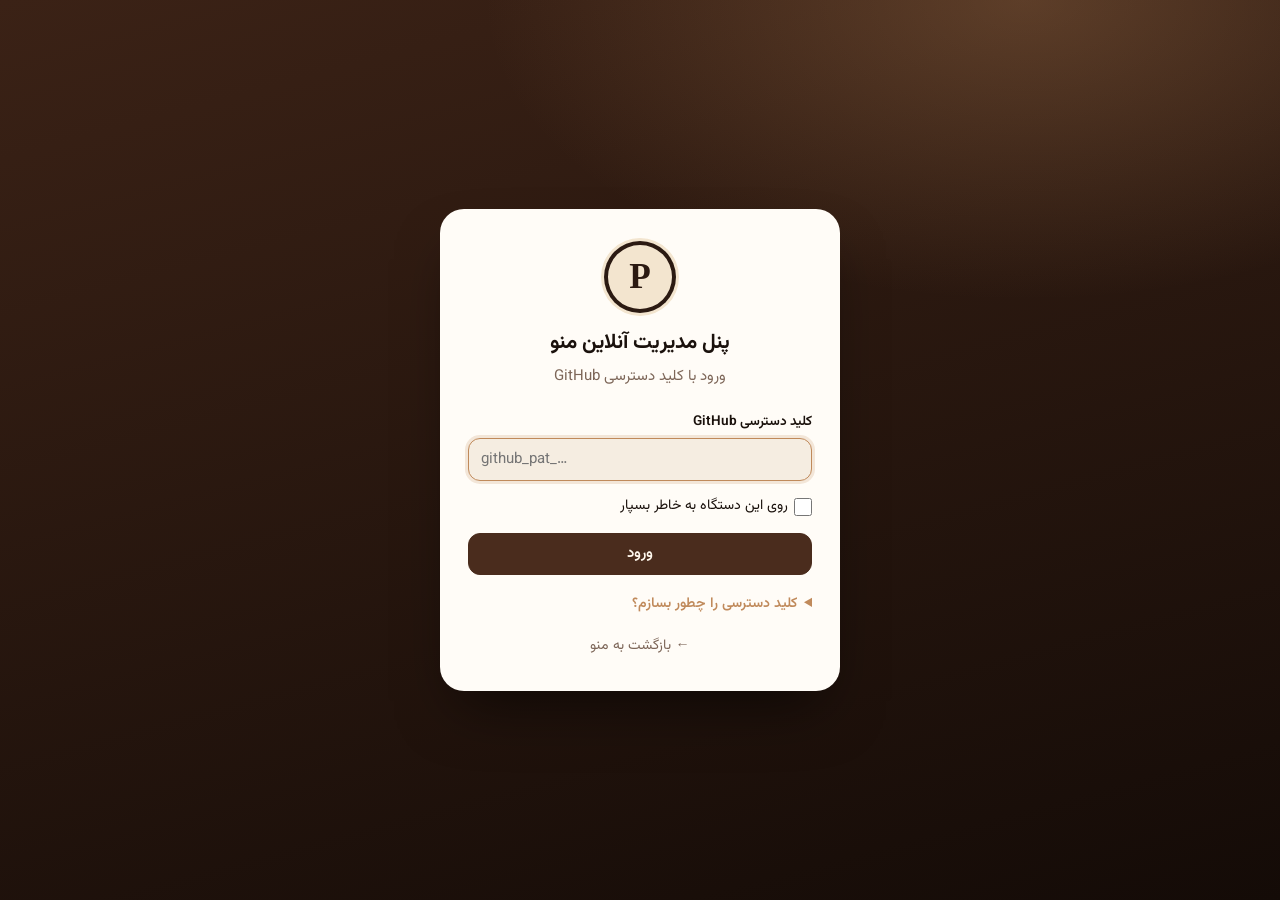
==== admin/index.html @ bbd13b7b "Online menu reads data/*.json; add online admin (/admin/) Co-Authored-By: Claude Opus 5.5 <noreply@a" ====
<!DOCTYPE html>
<html lang="fa" dir="rtl">
<head>
    <meta charset="UTF-8">
    <meta name="viewport" content="width=device-width, initial-scale=1">
    <meta name="robots" content="noindex, nofollow">
    <meta name="referrer" content="no-referrer">
    <title>پنل مدیریت آنلاین — کافه پاراف</title>
    <link rel="icon" href="../assets/img/favicon.svg" type="image/svg+xml">
    <link rel="preconnect" href="https://fonts.googleapis.com">
    <link rel="preconnect" href="https://fonts.gstatic.com" crossorigin>
    <link href="https://fonts.googleapis.com/css2?family=Vazirmatn:wght@400;500;600;700;800&display=swap" rel="stylesheet">
    <link rel="stylesheet" href="../assets/css/admin.css?v=5">
    <script>
        try { var th = localStorage.getItem('theme'); if (th) document.documentElement.setAttribute('data-theme', th); } catch (e) {}
    </script>
    <style>
        .gh-top { position: sticky; top: 0; z-index: 30; background: var(--choco-deep); color: var(--cream); box-shadow: 0 8px 24px -16px rgba(0, 0, 0, .6); }
        .gh-top__in { max-width: 1150px; margin: 0 auto; padding: 10px 16px; display: flex; align-items: center; gap: 14px; flex-wrap: wrap; }
        .gh-top__in + .gh-top__in { padding-top: 0; }
        .gh-brand { display: flex; align-items: center; gap: 10px; }
        .gh-brand strong { display: block; font-size: .95rem; }
        .gh-brand small { color: var(--caramel); font-size: .75rem; }
        .tabs { display: flex; gap: 4px; padding: 4px; border-radius: 999px; background: rgba(243, 229, 207, .1); margin-inline-start: auto; }
        .tab { border: 0; background: none; color: rgba(243, 229, 207, .75); font: inherit; font-weight: 600; padding: 6px 16px; border-radius: 999px; cursor: pointer; }
        .tab.is-active { background: var(--cream); color: var(--choco-deep); }
        .gh-actions { display: flex; gap: 8px; align-items: center; }
        .gh-actions .btn:not(.btn--primary) { background: transparent; color: var(--cream); border-color: rgba(243, 229, 207, .3); }
        .gh-actions .btn--primary { background: var(--caramel); border-color: var(--caramel); color: #1a0f0a; }
        .gh-actions .btn--primary:disabled { opacity: .55; cursor: default; filter: none; }
        .status { font-size: .88rem; min-height: 0; }
        .status:empty { display: none; }
        .status--ok { color: #9fe0af; font-weight: 700; }
        .status--err { color: #ffb4ab; font-weight: 700; }
        .gh-wrap { max-width: 1150px; margin: 0 auto; padding: 20px 16px 80px; }
        .add-item { margin-top: 10px; }
        .is-invalid, .is-invalid input { border-color: var(--err) !important; background: rgba(190, 50, 40, .08); }
        .loading { text-align: center; padding: 80px 16px; color: var(--muted); }
        .help { margin-top: 18px; text-align: start; font-size: .88rem; }
        .help summary { cursor: pointer; color: var(--caramel); font-weight: 600; }
        .help ol { padding-inline-start: 20px; line-height: 1.9; }
        .help a { color: var(--caramel); word-break: break-all; }
        @media (max-width: 760px) { .tabs { margin-inline-start: 0; order: 3; width: 100%; justify-content: center; } }
    </style>
</head>
<body>
    <div id="app"><p class="loading">در حال بارگذاری…</p></div>
    <noscript><p style="padding:40px 16px;text-align:center">برای استفاده از پنل مدیریت، جاوااسکریپت را فعال کنید.</p></noscript>
    <script src="../assets/js/admin.js?v=5" defer></script>
</body>
</html>
---- assets/css/admin.css ----
/* ==========================================================
   Paraph Café — Admin panel (chocolate · cream · white · black)
   ========================================================== */

:root {
    --bg: #f5ede1;
    --surface: #fffcf7;
    --surface-2: #f8f1e6;
    --text: #1a110c;
    --muted: #7d6658;
    --line: rgba(74, 44, 29, .15);
    --choco: #4a2c1d;
    --choco-deep: #2b1a12;
    --cream: #f3e5cf;
    --caramel: #c08a5b;
    --ok: #2f7a43;
    --err: #b3392f;
    --shadow: 0 1px 2px rgba(43, 26, 18, .05), 0 10px 28px -14px rgba(43, 26, 18, .2);
    color-scheme: light;
}
:root[data-theme="dark"] {
    --bg: #0f0a07;
    --surface: #1c130e;
    --surface-2: #241811;
    --text: #f5ead8;
    --muted: #b09a88;
    --line: rgba(243, 229, 207, .12);
    --choco: #6b4430;
    --caramel: #d9a877;
    --ok: #7fd093;
    --err: #f08a80;
    --shadow: 0 1px 2px rgba(0, 0, 0, .4), 0 14px 32px -16px rgba(0, 0, 0, .7);
    color-scheme: dark;
}

*, *::before, *::after { box-sizing: border-box; }
body {
    margin: 0; font-family: "Vazirmatn", Tahoma, sans-serif; font-size: 15px; line-height: 1.7;
    background: var(--bg); color: var(--text);
}
a { color: inherit; text-decoration: none; }
h1, h2, h3 { margin: 0; line-height: 1.4; }
h2 { font-size: 1.1rem; }
h3 { font-size: 1rem; margin: 18px 0 10px; }
code { background: var(--surface-2); padding: 1px 6px; border-radius: 6px; font-size: .88em; }
.muted { color: var(--muted); }
.small { font-size: .78rem; }
.nowrap { white-space: nowrap; }
.ta-end { text-align: end; }
.link { color: var(--caramel); font-weight: 600; }
.link:hover { text-decoration: underline; }
.icon { width: 20px; height: 20px; flex: none; }
.pos { color: var(--ok); font-weight: 700; }
.neg { color: var(--err); font-weight: 700; }

.mark {
    width: 40px; height: 40px; border-radius: 50%; flex: none;
    display: grid; place-items: center;
    background: var(--cream); color: var(--choco-deep);
    font-family: Georgia, serif; font-weight: 700; font-size: 1.2rem;
    box-shadow: inset 0 0 0 3px var(--choco-deep), 0 0 0 2px var(--cream);
}
.mark--lg { width: 72px; height: 72px; font-size: 2.2rem; margin: 0 auto 16px; box-shadow: inset 0 0 0 4px var(--choco-deep), 0 0 0 3px var(--cream); }

/* ---------- Layout ---------- */
.sidebar {
    position: fixed; inset-block: 0; inset-inline-start: 0; z-index: 50;
    width: 250px; display: flex; flex-direction: column;
    background: var(--choco-deep); color: var(--cream);
    padding: 20px 14px;
    transition: transform .25s ease;
}
:root[data-theme="dark"] .sidebar { background: #080504; border-inline-end: 1px solid var(--line); }
.sidebar__brand { display: flex; align-items: center; gap: 12px; padding: 0 8px 20px; border-bottom: 1px solid rgba(243, 229, 207, .1); }
.sidebar__brand strong { display: block; font-size: 1rem; }
.sidebar__brand small { color: var(--caramel); font-size: .78rem; }
.sidebar__nav { display: grid; gap: 4px; padding: 16px 0; flex: 1; align-content: start; overflow-y: auto; }
.sidebar a, .sidebar button {
    display: flex; align-items: center; gap: 12px; width: 100%;
    padding: 10px 14px; border-radius: 12px; border: 0; background: none;
    color: rgba(243, 229, 207, .75); font: inherit; cursor: pointer; text-align: start;
    transition: background .15s, color .15s;
}
.sidebar a:hover, .sidebar button:hover { background: rgba(243, 229, 207, .08); color: var(--cream); }
.sidebar a.is-active { background: var(--cream); color: var(--choco-deep); font-weight: 700; }
.sidebar__foot { border-top: 1px solid rgba(243, 229, 207, .1); padding-top: 12px; display: grid; gap: 4px; }
.sidebar__foot form { margin: 0; }

.main { margin-inline-start: 250px; min-height: 100vh; }
.main__top {
    position: sticky; top: 0; z-index: 30;
    display: flex; align-items: center; gap: 12px;
    height: 64px; padding: 0 28px;
    background: color-mix(in srgb, var(--bg) 85%, transparent);
    backdrop-filter: blur(12px); -webkit-backdrop-filter: blur(12px);
    border-bottom: 1px solid var(--line);
}
.main__top h1 { font-size: 1.25rem; }
.main__body { padding: 24px 28px 60px; max-width: 1200px; }
.menu-toggle { display: none; width: 40px; height: 40px; border-radius: 12px; border: 1px solid var(--line); background: var(--surface); color: var(--text); cursor: pointer; place-items: center; }
.backdrop { display: none; }

@media (max-width: 900px) {
    .sidebar { transform: translateX(100%); }
    .nav-open .sidebar { transform: none; }
    .nav-open .backdrop { display: block; position: fixed; inset: 0; z-index: 45; background: rgba(0, 0, 0, .45); }
    .main { margin: 0; }
    .menu-toggle { display: grid; }
    .main__top { padding: 0 16px; }
    .main__body { padding: 16px 16px 60px; }
}

/* ---------- Cards / grids ---------- */
.card {
    background: var(--surface); border: 1px solid var(--line); border-radius: 18px;
    box-shadow: var(--shadow); padding: 20px; margin-bottom: 20px;
    scroll-margin-top: 80px;
}
.card > h2 { margin-bottom: 12px; }
.card__head { display: flex; align-items: center; justify-content: space-between; gap: 12px; flex-wrap: wrap; margin-bottom: 12px; }
.card__head form { margin: 0; }
.grid-2 { display: grid; grid-template-columns: 1fr; gap: 0 20px; }
@media (min-width: 1000px) { .grid-2 { grid-template-columns: 1fr 1fr; } }

.stats { display: grid; grid-template-columns: repeat(auto-fit, minmax(180px, 1fr)); gap: 14px; margin-bottom: 20px; }
.stat {
    display: flex; flex-direction: column; gap: 4px; padding: 18px 20px; border-radius: 18px;
    background: var(--surface); border: 1px solid var(--line); box-shadow: var(--shadow);
    transition: transform .15s, border-color .15s;
}
.stat:hover { transform: translateY(-2px); border-color: var(--caramel); }
.stat:first-child { background: linear-gradient(135deg, #5a3624, #2b1a12); color: #fff8ee; border-color: transparent; }
.stat:first-child .stat__label { color: rgba(243, 229, 207, .75); }
.stat__value { font-size: 1.9rem; font-weight: 800; line-height: 1.1; }
.stat__label { color: var(--muted); font-size: .88rem; }

/* ---------- Alerts / badges ---------- */
.alert { padding: 12px 16px; border-radius: 14px; margin-bottom: 16px; font-size: .92rem; border: 1px solid transparent; }
.alert a { text-decoration: underline; font-weight: 700; }
.alert--success { background: rgba(60, 140, 80, .12); color: var(--ok); border-color: rgba(60, 140, 80, .25); }
.alert--error { background: rgba(190, 50, 40, .1); color: var(--err); border-color: rgba(190, 50, 40, .25); word-break: break-word; }
.alert--info { background: var(--surface-2); border: 1px dashed var(--caramel); }
.alert--warn { background: rgba(192, 138, 91, .14); border-color: rgba(192, 138, 91, .4); }

.badge { display: inline-block; padding: 2px 10px; border-radius: 999px; font-size: .75rem; font-weight: 700; white-space: nowrap; }
.badge--ok { background: rgba(60, 140, 80, .14); color: var(--ok); }
.badge--err { background: rgba(190, 50, 40, .12); color: var(--err); }
.badge--muted { background: var(--surface-2); color: var(--muted); font-weight: 500; }
.badge--bronze { background: rgba(160, 95, 50, .16); color: #9a5a2c; }
.badge--silver { background: rgba(120, 120, 130, .16); color: #6c6c74; }
.badge--gold { background: rgba(200, 150, 40, .2); color: #a57514; }
:root[data-theme="dark"] .badge--bronze { color: #e0a070; }
:root[data-theme="dark"] .badge--silver { color: #c8c8d0; }
:root[data-theme="dark"] .badge--gold { color: #f0c860; }

/* ---------- Forms ---------- */
.form { display: grid; gap: 14px; }
.form--grid { grid-template-columns: 1fr; }
@media (min-width: 700px) { .form--grid { grid-template-columns: 1fr 1fr; } .field--wide, .form--grid .form__actions, .form--grid > .check { grid-column: 1 / -1; } }
.form--inline { display: flex; flex-wrap: wrap; gap: 8px; }
.form--inline input { flex: 1; min-width: 140px; }
.form__actions { display: flex; gap: 10px; flex-wrap: wrap; align-items: center; }
.field { display: grid; gap: 5px; }
.field > span { font-size: .85rem; font-weight: 600; }
input, select, textarea {
    width: 100%; min-height: 42px; padding: 8px 12px; border-radius: 12px;
    border: 1px solid var(--line); background: var(--bg); color: var(--text);
    font: inherit; outline: 0; transition: border-color .15s, box-shadow .15s;
}
textarea { resize: vertical; }
input:focus, select:focus, textarea:focus { border-color: var(--caramel); box-shadow: 0 0 0 3px rgba(192, 138, 91, .2); }
input[type="checkbox"] { width: 18px; height: 18px; min-height: 0; accent-color: var(--choco); margin: 0; }
.check { display: inline-flex; align-items: center; gap: 6px; font-size: .88rem; cursor: pointer; white-space: nowrap; }
[hidden] { display: none !important; }

.btn {
    display: inline-flex; align-items: center; justify-content: center; gap: 6px;
    min-height: 42px; padding: 0 18px; border-radius: 12px; cursor: pointer;
    border: 1px solid var(--line); background: var(--surface); color: var(--text);
    font: inherit; font-weight: 600; white-space: nowrap;
    transition: filter .15s, background .15s, transform .1s;
}
.btn:hover { background: var(--surface-2); }
.btn:active { transform: scale(.98); }
.btn--primary { background: var(--choco); color: #fff8ee; border-color: var(--choco); }
.btn--primary:hover { background: var(--choco); filter: brightness(1.15); }
.btn--danger { color: var(--err); border-color: rgba(190, 50, 40, .3); }
.btn--danger:hover { background: rgba(190, 50, 40, .08); }
.btn--sm { min-height: 34px; padding: 0 12px; font-size: .85rem; border-radius: 10px; }
.btn--block { width: 100%; }

.icon-btn {
    width: 34px; height: 34px; border-radius: 10px; flex: none; cursor: pointer;
    display: inline-grid; place-items: center;
    border: 1px solid var(--line); background: var(--surface); color: var(--muted);
    font-size: .8rem; transition: background .15s, color .15s;
}
.icon-btn:hover:not(:disabled) { background: var(--surface-2); color: var(--text); }
.icon-btn:disabled { opacity: .3; cursor: default; }
.icon-btn--save { background: var(--choco); color: #fff8ee; border-color: var(--choco); font-size: 1rem; }
.icon-btn--save:hover:not(:disabled) { background: var(--choco); color: #fff; filter: brightness(1.15); }
.icon-btn--danger:hover:not(:disabled) { color: var(--err); border-color: var(--err); }

/* ---------- Tables ---------- */
.table-wrap { overflow-x: auto; margin: 0 -4px; }
.table { width: 100%; border-collapse: collapse; font-size: .9rem; }
.table th { text-align: start; font-weight: 600; color: var(--muted); font-size: .8rem; padding: 8px 10px; border-bottom: 1px solid var(--line); white-space: nowrap; }
.table td { padding: 10px; border-bottom: 1px solid var(--line); vertical-align: middle; }
.table tr:last-child td { border-bottom: 0; }
.table tbody tr:hover td { background: var(--surface-2); }
.table .msg { min-width: 220px; max-width: 380px; }
.quick-points { display: flex; gap: 6px; margin: 0; }
.quick-points input { width: 80px; min-height: 34px; padding: 4px 8px; }

.log { list-style: none; margin: 0; padding: 0; }
.log li { display: flex; align-items: center; gap: 10px; padding: 9px 0; border-bottom: 1px solid var(--line); font-size: .88rem; }
.log li:last-child { border-bottom: 0; }
.log__msg { flex: 1; min-width: 0; overflow: hidden; text-overflow: ellipsis; white-space: nowrap; }

.toolbar { display: flex; flex-wrap: wrap; gap: 10px; justify-content: space-between; margin-bottom: 16px; }
.toolbar .search { display: flex; gap: 8px; flex: 1; max-width: 420px; }
.toolbar__right { display: flex; gap: 8px; flex-wrap: wrap; }
.pager { display: flex; flex-wrap: wrap; gap: 6px; margin-top: 16px; }
.pager a { min-width: 36px; height: 36px; display: grid; place-items: center; border-radius: 10px; border: 1px solid var(--line); }
.pager a.is-active { background: var(--choco); color: #fff8ee; border-color: var(--choco); }

/* ---------- Members ---------- */
.back { display: inline-block; margin-bottom: 14px; }
.profile { display: flex; align-items: center; gap: 14px; padding-bottom: 16px; border-bottom: 1px solid var(--line); }
.profile > div:nth-child(2) { flex: 1; }
.avatar { width: 52px; height: 52px; border-radius: 50%; display: grid; place-items: center; background: var(--choco); color: var(--cream); font-size: 1.4rem; font-weight: 800; }
.profile__pts { text-align: center; display: grid; gap: 4px; }
.profile__pts strong { font-size: 1.8rem; line-height: 1; }

/* ---------- Menu manager ---------- */
.jump { display: flex; gap: 8px; flex-wrap: wrap; margin: 0 0 20px; }
.jump a { padding: 6px 14px; border-radius: 999px; border: 1px solid var(--line); background: var(--surface); font-size: .85rem; }
.jump a small { color: var(--muted); }
.jump a:hover { border-color: var(--caramel); }
.jump a.is-hidden { opacity: .55; text-decoration: line-through; }
.jump__add { background: var(--choco) !important; color: #fff8ee; border-color: var(--choco) !important; }

.cat--hidden { opacity: .75; border-style: dashed; }
.cat__head { display: flex; align-items: center; gap: 12px; }
.cat__icon { width: 44px; height: 44px; border-radius: 12px; display: grid; place-items: center; background: var(--choco); color: var(--cream); flex: none; }
.cat__icon .icon { width: 24px; height: 24px; }
.cat__title { flex: 1; min-width: 0; }
.cat__title small { color: var(--muted); }
.cat__order { display: flex; gap: 6px; margin: 0; }
.cat__edit { margin: 12px 0; border: 1px dashed var(--line); border-radius: 14px; padding: 0 14px; }
.cat__edit summary { cursor: pointer; padding: 10px 0; font-size: .88rem; font-weight: 600; color: var(--caramel); }
.cat__edit[open] { padding-bottom: 14px; }

.items-head, .item-row {
    display: grid; gap: 8px; align-items: center;
    grid-template-columns: minmax(140px, 1.3fr) minmax(140px, 1.3fr) 110px auto auto;
}
.items-head { padding: 12px 6px 6px; font-size: .78rem; color: var(--muted); font-weight: 600; }
.item-row { padding: 6px; border-radius: 12px; margin: 0; scroll-margin-top: 90px; }
.item-row:hover { background: var(--surface-2); }
.item-row:target { background: rgba(192, 138, 91, .15); }
.item-row input:not([type="checkbox"]) { min-height: 38px; padding: 6px 10px; }
.item-row--off input:not([type="checkbox"]) { text-decoration: line-through; opacity: .6; }
.item-row__flags { display: flex; gap: 10px; }
.item-row__actions { display: flex; gap: 4px; justify-content: flex-end; }
.item-row--new { margin-top: 8px; border: 1px dashed var(--caramel); background: transparent; }
.price-input { text-align: center; }

@media (max-width: 760px) {
    .items-head { display: none; }
    .item-row { grid-template-columns: 1fr 1fr; padding: 12px 8px; border-bottom: 1px solid var(--line); border-radius: 0; }
    .item-row .price-input { grid-column: 1; }
    .item-row__flags { grid-column: 2; justify-content: flex-start; }
    .item-row__actions { grid-column: 1 / -1; justify-content: flex-start; }
}

/* ---------- Auth ---------- */
.auth { min-height: 100vh; display: grid; place-items: center; padding: 24px 16px;
    background: radial-gradient(900px 500px at 80% 0%, rgba(192, 138, 91, .3), transparent 60%), linear-gradient(165deg, #3b2216, #140b07); }
.auth__box { width: 100%; max-width: 400px; background: var(--surface); border-radius: 24px; padding: 32px 28px; text-align: center; box-shadow: 0 30px 60px -20px rgba(0, 0, 0, .6); }
.auth__box h1 { font-size: 1.3rem; }
.auth__box .muted { margin: 6px 0 20px; }
.auth__box .form { text-align: start; }
.auth__back { display: inline-block; margin-top: 18px; color: var(--muted); font-size: .88rem; }

/* ---------- Account ---------- */
.account { max-width: 560px; }
.account hr { border: 0; border-top: 1px dashed var(--line); margin: 4px 0; width: 100%; }

/* ---------- Appearance ---------- */
.presets { display: grid; grid-template-columns: repeat(auto-fill, minmax(150px, 1fr)); gap: 12px; }
.preset {
    display: grid; gap: 8px; padding: 12px; border-radius: 14px; cursor: pointer; text-align: center;
    border: 2px solid var(--line); background: var(--surface); color: var(--text); font: inherit;
    transition: border-color .15s, transform .15s;
}
.preset:hover { transform: translateY(-2px); border-color: var(--caramel); }
.preset.is-active { border-color: var(--choco); box-shadow: 0 0 0 3px rgba(192, 138, 91, .25); }
.preset__swatches { display: flex; height: 34px; border-radius: 10px; overflow: hidden; }
.preset__swatches i { flex: 1; }
.preset__name { font-size: .85rem; font-weight: 600; }

.colors { display: grid; gap: 10px; }
.color-row { display: flex; align-items: center; gap: 12px; padding: 8px; border-radius: 14px; border: 1px solid var(--line); cursor: pointer; }
.color-row:hover { background: var(--surface-2); }
.color-row input[type="color"] { width: 48px; height: 48px; min-height: 0; padding: 3px; border-radius: 12px; cursor: pointer; flex: none; }
.color-row__text { flex: 1; display: grid; line-height: 1.5; }
.color-row__text small { font-size: .78rem; }
.color-row input[type="text"] { width: 100px; flex: none; text-align: center; font-family: monospace; }

/* Live preview — mirrors the site's colour formulas */
.previews { --p: #4a2c1d; --d: #2b1a12; --a: #c08a5b; --c: #f3e5cf; --l: #f5ede1; --k: #0f0a07;
    display: grid; grid-template-columns: 1fr 1fr; gap: 12px; }
@media (max-width: 560px) { .previews { grid-template-columns: 1fr; } }
.pv { border-radius: 14px; overflow: hidden; border: 1px solid var(--line); font-size: .78rem;
    --pbg: var(--l); --psurf: color-mix(in srgb, var(--l) 22%, #fff); --ptext: #1a110c; --pchoco: var(--p);
    --pacc: var(--a); --pprice: var(--c); --pprice-t: var(--p); --pline: color-mix(in srgb, var(--p) 16%, transparent);
    background: var(--pbg); color: var(--ptext); }
.pv--dark { --pbg: var(--k); --psurf: color-mix(in srgb, var(--k) 80%, var(--p)); --ptext: #f5ead8;
    --pchoco: color-mix(in srgb, var(--p) 85%, #fff); --pacc: color-mix(in srgb, var(--a) 85%, #fff);
    --pprice: color-mix(in srgb, var(--k) 65%, var(--p)); --pprice-t: var(--c); --pline: color-mix(in srgb, var(--c) 12%, transparent); }
.pv__bar { display: flex; align-items: center; gap: 6px; padding: 8px 10px; background: var(--d); color: var(--c); font-weight: 700; }
.pv--dark .pv__bar { background: color-mix(in srgb, var(--d) 85%, #000); }
.pv__logo { width: 20px; height: 20px; border-radius: 50%; display: grid; place-items: center; background: var(--c); color: var(--d); font-family: Georgia, serif; font-size: .7rem; }
.pv__club { margin-inline-start: auto; padding: 1px 8px; border-radius: 99px; background: var(--pacc); color: #1a0f0a; font-size: .68rem; }
.pv__hero { display: grid; justify-items: center; padding: 14px 8px 18px; color: #fffaf2;
    background: linear-gradient(170deg, color-mix(in srgb, var(--d) 86%, var(--a)), var(--d) 70%); }
.pv__hero b { font-size: 1.05rem; }
.pv__hero small { color: var(--pacc); }
.pv__body { padding: 10px; }
.pv__chips { display: flex; gap: 4px; margin-bottom: 8px; }
.pv__chips span { padding: 2px 8px; border-radius: 99px; border: 1px solid var(--pline); background: var(--psurf); }
.pv__chips .on { background: var(--pchoco); color: #fff8ee; border-color: var(--pchoco); }
.pv__card { background: var(--psurf); border: 1px solid var(--pline); border-radius: 10px; padding: 8px; border-top: 3px solid var(--pacc); }
.pv__cat { display: flex; align-items: center; gap: 6px; margin-bottom: 4px; }
.pv__icon { width: 22px; height: 22px; border-radius: 6px; display: grid; place-items: center; background: var(--pchoco); font-size: .7rem; }
.pv__item { display: flex; align-items: center; gap: 6px; padding: 4px 0; border-bottom: 1px solid var(--pline); }
.pv__item i { flex: 1; border-bottom: 2px dotted var(--pline); }
.pv__item em { font-style: normal; font-weight: 700; padding: 0 8px; border-radius: 99px; background: var(--pprice); color: var(--pprice-t); }
.pv__btn { margin-top: 8px; padding: 5px; border-radius: 99px; text-align: center; background: var(--pchoco); color: #fff8ee; font-weight: 700; }
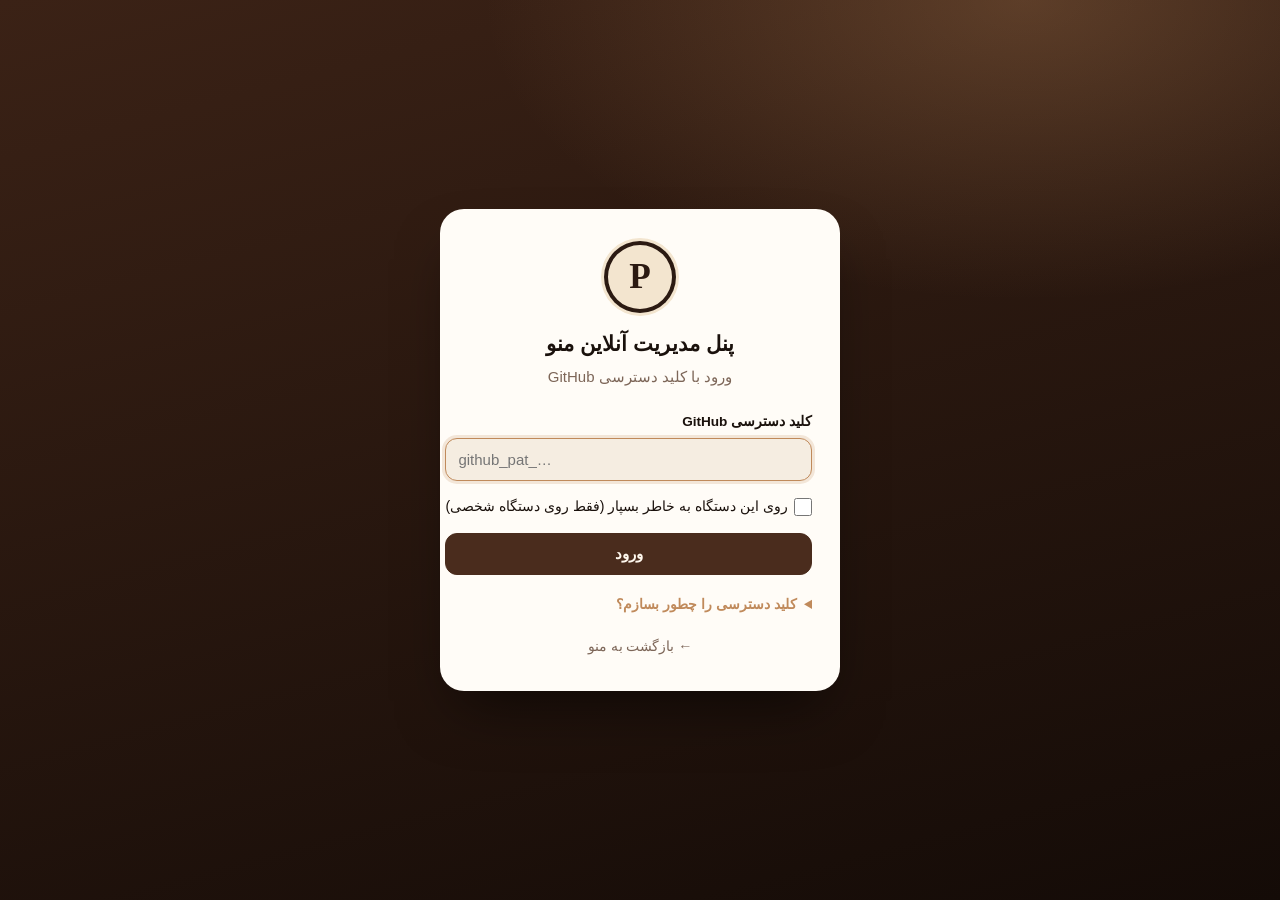
==== commit 30dc1f6a: "Security: Content-Security-Policy, frame protection, no inline scripts; faster first paint Co-Author" ====
--- a/admin/index.html
+++ b/admin/index.html
@@ -2,6 +2,7 @@
 <html lang="fa" dir="rtl">
 <head>
     <meta charset="UTF-8">
+    <meta http-equiv="Content-Security-Policy" content="default-src 'none'; script-src 'self'; style-src 'self' 'unsafe-inline' https://fonts.googleapis.com; font-src https://fonts.gstatic.com; img-src 'self' data:; connect-src https://api.github.com; base-uri 'none'; form-action 'none'">
     <meta name="viewport" content="width=device-width, initial-scale=1">
     <meta name="robots" content="noindex, nofollow">
     <meta name="referrer" content="no-referrer">
@@ -11,9 +12,6 @@
     <link rel="preconnect" href="https://fonts.gstatic.com" crossorigin>
     <link href="https://fonts.googleapis.com/css2?family=Vazirmatn:wght@400;500;600;700;800&display=swap" rel="stylesheet">
     <link rel="stylesheet" href="../assets/css/admin.css?v=5">
-    <script>
-        try { var th = localStorage.getItem('theme'); if (th) document.documentElement.setAttribute('data-theme', th); } catch (e) {}
-    </script>
     <style>
         .gh-top { position: sticky; top: 0; z-index: 30; background: var(--choco-deep); color: var(--cream); box-shadow: 0 8px 24px -16px rgba(0, 0, 0, .6); }
         .gh-top__in { max-width: 1150px; margin: 0 auto; padding: 10px 16px; display: flex; align-items: center; gap: 14px; flex-wrap: wrap; }
@@ -46,6 +44,6 @@
 <body>
     <div id="app"><p class="loading">در حال بارگذاری…</p></div>
     <noscript><p style="padding:40px 16px;text-align:center">برای استفاده از پنل مدیریت، جاوااسکریپت را فعال کنید.</p></noscript>
-    <script src="../assets/js/admin.js?v=5" defer></script>
+    <script src="../assets/js/admin.js?v=6" defer></script>
 </body>
 </html>
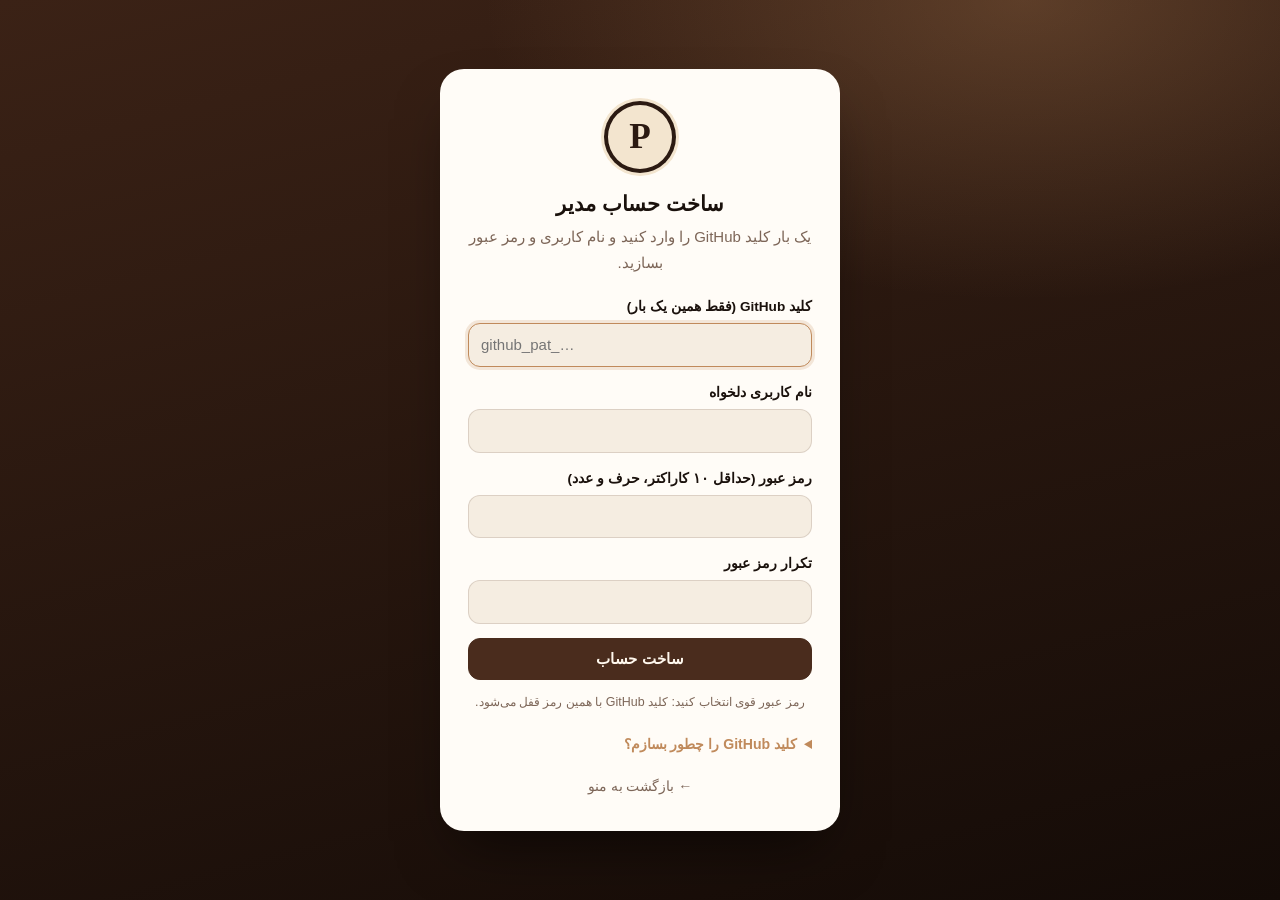
==== commit e34264bf: "Online admin: sign in with username and password Co-Authored-By: Claude Opus 5.5 <noreply@anthropic." ====
--- a/admin/index.html
+++ b/admin/index.html
@@ -2,7 +2,7 @@
 <html lang="fa" dir="rtl">
 <head>
     <meta charset="UTF-8">
-    <meta http-equiv="Content-Security-Policy" content="default-src 'none'; script-src 'self'; style-src 'self' 'unsafe-inline' https://fonts.googleapis.com; font-src https://fonts.gstatic.com; img-src 'self' data:; connect-src https://api.github.com; base-uri 'none'; form-action 'none'">
+    <meta http-equiv="Content-Security-Policy" content="default-src 'none'; script-src 'self'; style-src 'self' 'unsafe-inline' https://fonts.googleapis.com; font-src https://fonts.gstatic.com; img-src 'self' data:; connect-src 'self' https://api.github.com; base-uri 'none'; form-action 'none'">
     <meta name="viewport" content="width=device-width, initial-scale=1">
     <meta name="robots" content="noindex, nofollow">
     <meta name="referrer" content="no-referrer">
@@ -38,12 +38,14 @@
         .help summary { cursor: pointer; color: var(--caramel); font-weight: 600; }
         .help ol { padding-inline-start: 20px; line-height: 1.9; }
         .help a { color: var(--caramel); word-break: break-all; }
+        .auth__box p a { color: var(--caramel); font-weight: 600; text-decoration: underline; text-underline-offset: 3px; }
+        .account hr { border: 0; border-top: 1px dashed var(--line); margin: 4px 0; }
         @media (max-width: 760px) { .tabs { margin-inline-start: 0; order: 3; width: 100%; justify-content: center; } }
     </style>
 </head>
 <body>
     <div id="app"><p class="loading">در حال بارگذاری…</p></div>
     <noscript><p style="padding:40px 16px;text-align:center">برای استفاده از پنل مدیریت، جاوااسکریپت را فعال کنید.</p></noscript>
-    <script src="../assets/js/admin.js?v=6" defer></script>
+    <script src="../assets/js/admin.js?v=7" defer></script>
 </body>
 </html>
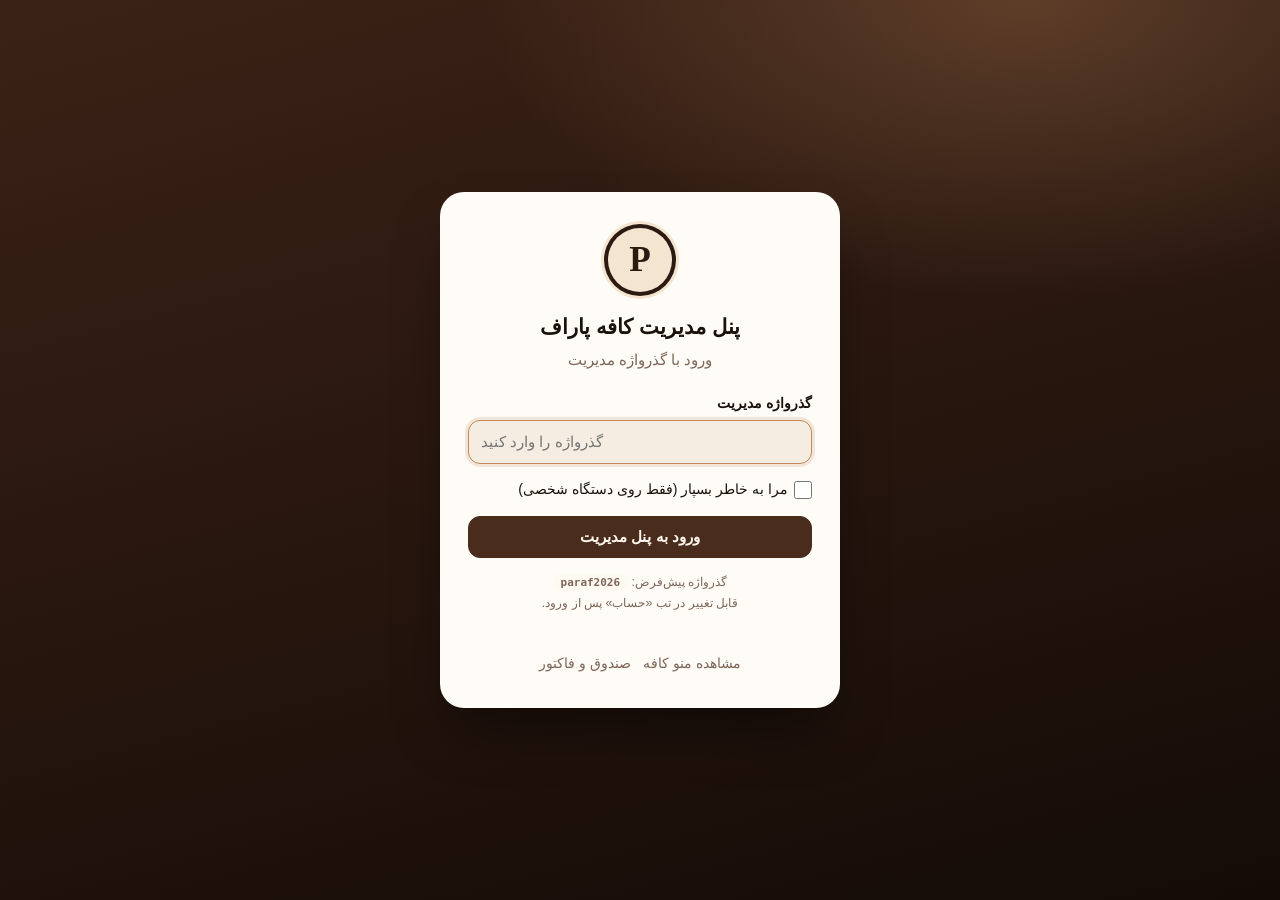
==== commit 4edac73e: "feat: luxury boutique menu, interactive order tray, counter payment showcase, single-password admin " ====
--- a/admin/index.html
+++ b/admin/index.html
@@ -46,6 +46,6 @@
 <body>
     <div id="app"><p class="loading">در حال بارگذاری…</p></div>
     <noscript><p style="padding:40px 16px;text-align:center">برای استفاده از پنل مدیریت، جاوااسکریپت را فعال کنید.</p></noscript>
-    <script src="../assets/js/admin.js?v=7" defer></script>
+    <script src="../assets/js/admin.js?v=8" defer></script>
 </body>
 </html>
--- a/assets/css/admin.css
+++ b/assets/css/admin.css
@@ -253,25 +253,32 @@
 
 .items-head, .item-row {
     display: grid; gap: 8px; align-items: center;
-    grid-template-columns: minmax(140px, 1.3fr) minmax(140px, 1.3fr) 110px auto auto;
+    grid-template-columns: minmax(130px, 1.2fr) minmax(130px, 1.2fr) 95px 135px auto auto;
 }
 .items-head { padding: 12px 6px 6px; font-size: .78rem; color: var(--muted); font-weight: 600; }
 .item-row { padding: 6px; border-radius: 12px; margin: 0; scroll-margin-top: 90px; }
 .item-row:hover { background: var(--surface-2); }
 .item-row:target { background: rgba(192, 138, 91, .15); }
-.item-row input:not([type="checkbox"]) { min-height: 38px; padding: 6px 10px; }
+.item-row input:not([type="checkbox"]), .item-row select { min-height: 38px; padding: 6px 10px; border-radius: 10px; }
 .item-row--off input:not([type="checkbox"]) { text-decoration: line-through; opacity: .6; }
+.badge-select {
+    border: 1px solid var(--line); background: var(--surface); color: var(--text);
+    font: inherit; font-size: .84rem; font-weight: 600; cursor: pointer; outline: 0;
+    transition: border-color .15s;
+}
+.badge-select:focus { border-color: var(--caramel); }
 .item-row__flags { display: flex; gap: 10px; }
 .item-row__actions { display: flex; gap: 4px; justify-content: flex-end; }
 .item-row--new { margin-top: 8px; border: 1px dashed var(--caramel); background: transparent; }
 .price-input { text-align: center; }
 
-@media (max-width: 760px) {
+@media (max-width: 860px) {
     .items-head { display: none; }
     .item-row { grid-template-columns: 1fr 1fr; padding: 12px 8px; border-bottom: 1px solid var(--line); border-radius: 0; }
     .item-row .price-input { grid-column: 1; }
-    .item-row__flags { grid-column: 2; justify-content: flex-start; }
-    .item-row__actions { grid-column: 1 / -1; justify-content: flex-start; }
+    .item-row .badge-select { grid-column: 2; }
+    .item-row__flags { grid-column: 1; justify-content: flex-start; }
+    .item-row__actions { grid-column: 2; justify-content: flex-end; }
 }
 
 /* ---------- Auth ---------- */
